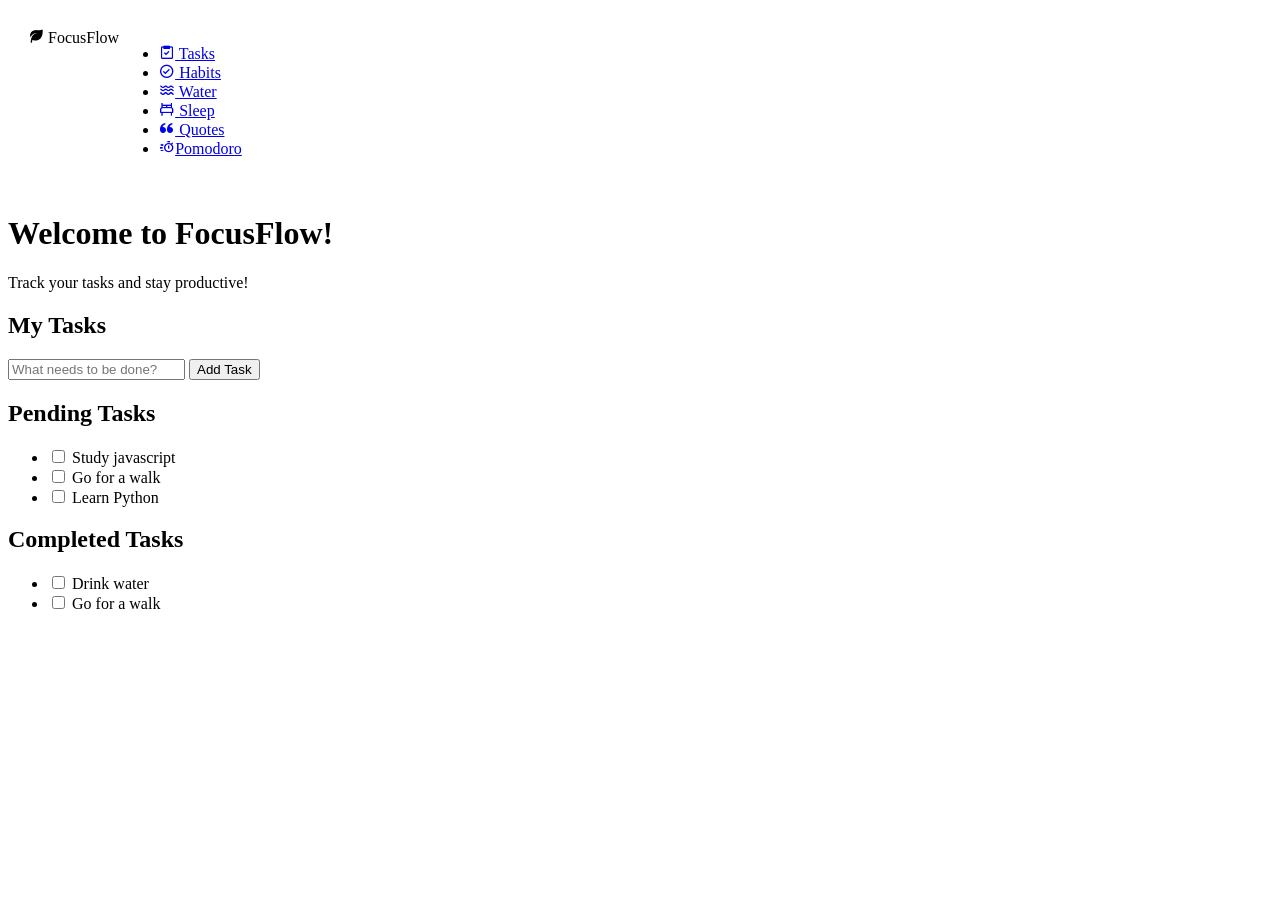
==== fitness-habit-tracker/pages/tasks.html @ f18c53c6 "task page html" ====
<!DOCTYPE html>
<html lang="en">
<head>
    <meta charset="UTF-8">
    <meta name="viewport" content="width=device-width, initial-scale=1.0">

    <link href='https://unpkg.com/boxicons@2.1.4/css/boxicons.min.css' rel='stylesheet'>
    <title>Tasks</title>
</head>
<body>

    <div class="sidebar">
        <div class="sidebar-header" style="display: flex;  padding: 20px;">
            <div class="logo">
                <i class='bx bxs-leaf'></i>
                <span>FocusFlow </span>
                <!-- <img src="../Assets/bxs-leaf.svg" alt="Logo" style="width: 50px; height: 50px; border-radius: 50%;"> -->
            
        </div>

        <div class="sidebar-menu">
            <ul>
                <li><a href="tasks.html" class="active"><i class='bx bx-task'></i> Tasks</a></li>
                <li><a href="habits.html"><i class='bx bx-check-circle'></i> Habits</a></li>
                <li><a href="water.html"><i class='bx bx-water'></i> Water</a></li>
                <li><a href="sleep.html"><i class='bx bx-bed'></i> Sleep</a></li>
                <li><a href="quotes.html"><i class='bx bxs-quote-alt-left'></i> Quotes</a></li>
                <li><a href="pomodoro.html"><i class='bx bx-timer'></i>Pomodoro</a></li>

            </ul>
        </div>


        
    </div>

    <div class="greet">
        <h1>Welcome to FocusFlow!</h1>
        <p>Track your tasks and stay productive!</p>
    </div>

    <div class="task-container">
            <div class="adding-task">
                <h2>My Tasks</h2>
                <ul id="task-list">
                <!-- Task items will be dynamically added here -->
                </ul>
                <input type="text" id="new-task-input" placeholder="What needs to be done?">
                <button id="add-task-button">Add Task</button>
            </div>

            <div class="pending-tasks">
                <h2>Pending Tasks</h2>
                <ul id="pending-task-list">

                   <li> <input type="checkbox" id="task1">
                    <label for="task1">Study javascript</label><br>
                   </li> 

                    <li><input type="checkbox" id="task2">
                        <label for="task2">Go for a walk</label><br>
                    </li>

                    <li><input type="checkbox" id="task3">
                        <label for="task3">Learn Python</label>
                    </li>

                <!-- Pending task items will be dynamically added here -->
                </ul>
            </div>


            <div class="completed-tasks">
                <h2>Completed Tasks</h2>
                <ul id="completed-task-list">

                   <li> <input type="checkbox" id="task1">
                    <label for="task1">Drink water</label><br>
                   </li> 

                    <li><input type="checkbox" id="task2">
                        <label for="task2">Go for a walk</label><br>
                    </li>

                

                <!-- Completed task items will be dynamically added here -->
                </ul>
            </div>

    </div>

    
       

</body>
</html>
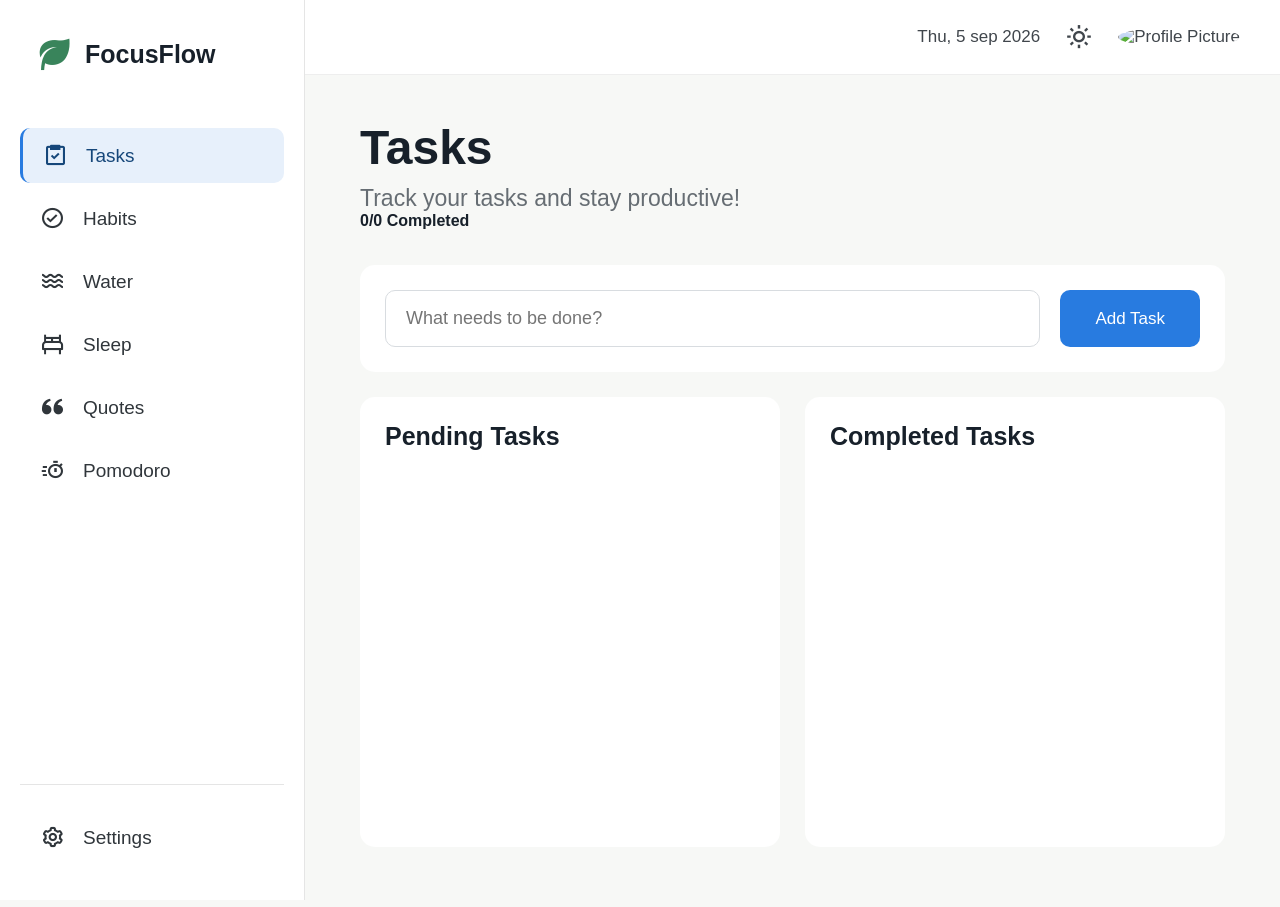
==== commit eae05f9f: "task To-do html, css complete" ====
--- a/fitness-habit-tracker/pages/tasks.html
+++ b/fitness-habit-tracker/pages/tasks.html
@@ -4,94 +4,116 @@
     <meta charset="UTF-8">
     <meta name="viewport" content="width=device-width, initial-scale=1.0">
 
-    <link href='https://unpkg.com/boxicons@2.1.4/css/boxicons.min.css' rel='stylesheet'>
-    <title>Tasks</title>
+    <!-- Boxicons for simple icons -->
+    <link href="https://unpkg.com/boxicons@2.1.4/css/boxicons.min.css" rel="stylesheet">
+
+    <!-- Our CSS -->
+    <link rel="stylesheet" href="../css/tasks.css">
+
+    <title>FocusFlow - Tasks</title>
 </head>
 <body>
-
-    <div class="sidebar">
-        <div class="sidebar-header" style="display: flex;  padding: 20px;">
-            <div class="logo">
-                <i class='bx bxs-leaf'></i>
-                <span>FocusFlow </span>
-                <!-- <img src="../Assets/bxs-leaf.svg" alt="Logo" style="width: 50px; height: 50px; border-radius: 50%;"> -->
+<aside class="sidebar">
+    <div class="sidebar-header">
+        <!-- Logo and App Name -->
+        <div class="logo">
+            <i class='bx bxs-leaf'></i>
+            <span>FocusFlow</span>
+        </div>
+    </div>
+<!--sidebar navigation  -->
+    <nav class="sidebar-menu">
+        
+            <a href="tasks.html" class="active"><i class='bx bx-task'></i> 
+                <span>Tasks</span></a>
             
-        </div>
-
-        <div class="sidebar-menu">
-            <ul>
-                <li><a href="tasks.html" class="active"><i class='bx bx-task'></i> Tasks</a></li>
-                <li><a href="habits.html"><i class='bx bx-check-circle'></i> Habits</a></li>
-                <li><a href="water.html"><i class='bx bx-water'></i> Water</a></li>
-                <li><a href="sleep.html"><i class='bx bx-bed'></i> Sleep</a></li>
-                <li><a href="quotes.html"><i class='bx bxs-quote-alt-left'></i> Quotes</a></li>
-                <li><a href="pomodoro.html"><i class='bx bx-timer'></i>Pomodoro</a></li>
-
-            </ul>
-        </div>
+            <a href="habits.html"><i class='bx bx-check-circle'></i>
+                <span>Habits</span></a>
+            
+            <a href="water.html"><i class='bx bx-water'></i> 
+                <span>Water</span></a>
+            <a href="sleep.html"><i class='bx bx-bed'></i> 
+                <span>Sleep</span></a>
+            <a href="quotes.html"><i class='bx bxs-quote-alt-left'></i> 
+                <span>Quotes</span></a>
+            <a href="pomodoro.html"><i class='bx bx-timer'></i> 
+                <span>Pomodoro</span></a>
+        
+    </nav>
 
 
-        
-    </div>
-
-    <div class="greet">
-        <h1>Welcome to FocusFlow!</h1>
-        <p>Track your tasks and stay productive!</p>
-    </div>
-
-    <div class="task-container">
-            <div class="adding-task">
-                <h2>My Tasks</h2>
-                <ul id="task-list">
-                <!-- Task items will be dynamically added here -->
-                </ul>
-                <input type="text" id="new-task-input" placeholder="What needs to be done?">
-                <button id="add-task-button">Add Task</button>
-            </div>
-
-            <div class="pending-tasks">
-                <h2>Pending Tasks</h2>
-                <ul id="pending-task-list">
-
-                   <li> <input type="checkbox" id="task1">
-                    <label for="task1">Study javascript</label><br>
-                   </li> 
-
-                    <li><input type="checkbox" id="task2">
-                        <label for="task2">Go for a walk</label><br>
-                    </li>
-
-                    <li><input type="checkbox" id="task3">
-                        <label for="task3">Learn Python</label>
-                    </li>
-
-                <!-- Pending task items will be dynamically added here -->
-                </ul>
-            </div>
-
-
-            <div class="completed-tasks">
-                <h2>Completed Tasks</h2>
-                <ul id="completed-task-list">
-
-                   <li> <input type="checkbox" id="task1">
-                    <label for="task1">Drink water</label><br>
-                   </li> 
-
-                    <li><input type="checkbox" id="task2">
-                        <label for="task2">Go for a walk</label><br>
-                    </li>
-
-                
-
-                <!-- Completed task items will be dynamically added here -->
-                </ul>
-            </div>
+    <!--bottom part of sidebar-->
+    <div class="sidebar-bottom">
+        <a href="tasks.html">
+            <i class='bx bx-cog'></i>
+            <span>Settings</span></a>
 
     </div>
 
+    </aside>
+
+
+    <!--Main Content-->
+
+    <header class = "top-header">
+        <div class="header-right">
+            <span>Thu, 5 sep 2026</span>
+            <i class='bx bx-sun'></i>
+            <div class="profile">
+                <img src="../Assets/profile.jpg" alt="Profile Picture">
+            </div>
+        </div>
+    </header>
+
+    <section class="page-content">
+        <div class="page-heading">
+            <h1>Tasks</h1>
+            <p>Track your tasks and stay productive!</p>
+        
+
+            <div class="Daily-progress">
+                <strong id="daily-progress">0/0 Completed</strong>
+            </div>
+
+        </div>
+
+        <section class="add-task-box">
+            <input type="text" id="new-task-input" placeholder="What needs to be done?">
+                <button id="add-task-button">Add Task</button>
+        </section>
+
+        <!-----Task Section----->
+
+        <div class="task-sections">
+
+            <!-- Pending Tasks -->
+             
+                <div class="pending-tasks">
+                    <h2>Pending Tasks</h2>
+
+                    <ul id="pending-task-list">
+                    <!-- JavaScript will add pending tasks here -->
+                     </ul>
+                </div>
+
+
+                <div class="completed-tasks">
+                     <h2>Completed Tasks</h2>
+
+                    <ul id="completed-task-list">
+                        <!-- JavaScript will add completed tasks here -->
+                    </ul>
+                </div>
+
+
+
+
+
+        </div>
+    </section>
+
+
+
     
-       
-
 </body>
 </html>
--- a/fitness-habit-tracker/css/tasks.css
+++ b/fitness-habit-tracker/css/tasks.css
@@ -0,0 +1,538 @@
+/* 
+   BASIC PAGE SETTINGS
+    */
+
+* {
+    box-sizing: border-box;
+    margin: 0;
+    padding: 0;
+}
+
+body {
+    font-family: Arial, sans-serif;
+    background-color: #f7f8f6;
+    color: #17202a;
+}
+
+
+/*
+   SIDEBAR
+    */
+
+.sidebar {
+    position: fixed;
+    left: 0;
+    top: 0;
+
+    width: 305px;
+    height: 100vh;
+
+    background-color: #ffffff;
+
+    border-right: 1px solid #e5e5e5;
+
+    padding: 35px 20px;
+
+    display: flex;
+    flex-direction: column;
+}
+
+
+/* Logo */
+
+.logo {
+    display: flex;
+    align-items: center;
+
+    gap: 12px;
+
+    padding-left: 15px;
+
+    font-size: 25px;
+    font-weight: 600;
+}
+
+.logo i {
+    font-size: 38px;
+    color: #39845b;
+}
+
+
+/*
+   SIDEBAR NAVIGATION
+    */
+
+.sidebar-menu {
+    margin-top: 55px;
+
+    display: flex;
+    flex-direction: column;
+
+    gap: 8px;
+}
+
+.sidebar-menu a {
+    display: flex;
+    align-items: center;
+
+    gap: 18px;
+
+    padding: 15px 20px;
+
+    text-decoration: none;
+
+    color: #30363b;
+
+    font-size: 19px;
+
+    border-radius: 10px;
+
+    transition: background-color 0.2s;
+}
+
+.sidebar-menu a i {
+    font-size: 25px;
+}
+
+
+/* Hover */
+
+.sidebar-menu a:hover {
+    background-color: #f1f3f1;
+    transform: scale(1.05);
+    transition: transform 0.3s ease;
+
+}
+
+
+/* Current page */
+
+.sidebar-menu a.active {
+    background-color: #e7f0fb;
+
+    color: #16477a;
+
+    border-left: 3px solid #287be0;
+}
+
+
+/* 
+   SIDEBAR BOTTOM
+    */
+
+.sidebar-bottom {
+    margin-top: auto;
+
+    border-top: 1px solid #e5e5e5;
+
+    padding-top: 25px;
+}
+
+.sidebar-bottom a {
+    display: flex;
+    align-items: center;
+
+    gap: 18px;
+
+    padding: 15px 20px;
+
+    color: #30363b;
+
+    text-decoration: none;
+
+    font-size: 19px;
+}
+
+.sidebar-bottom i {
+    font-size: 25px;
+}
+
+
+/* 
+   TOP HEADER
+    */
+
+.top-header {
+    position: fixed;
+
+    top: 0;
+    left: 305px;
+    right: 0;
+
+    height: 75px;
+
+    background-color: #ffffff;
+
+    border-bottom: 1px solid #eeeeee;
+
+    display: flex;
+    justify-content: flex-end;
+    align-items: center;
+
+    padding: 0 40px;
+
+    z-index: 10;
+}
+
+.header-right {
+    display: flex;
+    align-items: center;
+
+    gap: 25px;
+
+    color: #40464c;
+
+    font-size: 17px;
+}
+
+.header-right > i {
+    font-size: 28px;
+}
+
+
+/* Profile */
+
+.profile img {
+    width: 42px;
+    height: 42px;
+
+    border-radius: 50%;
+
+    object-fit: cover;
+}
+
+
+/* 
+   MAIN PAGE CONTENT
+    */
+
+.page-content {
+    margin-left: 305px;
+
+    padding: 120px 55px 60px;
+}
+
+
+/* 
+   PAGE HEADING
+    */
+
+.page-heading {
+    position: relative;
+
+    margin-bottom: 35px;
+}
+
+.page-heading h1 {
+    font-size: 48px;
+
+    margin-bottom: 10px;
+}
+
+.page-heading p {
+    font-size: 23px;
+
+    color: #666d73;
+}
+
+
+/* Daily progress */
+
+.daily-progress {
+    position: absolute;
+
+    right: 10px;
+    bottom: 5px;
+
+    color: #626a70;
+
+    font-size: 17px;
+}
+
+
+/* 
+   ADD TASK BOX
+    */
+
+.add-task-box {
+    background-color: #ffffff;
+
+    padding: 25px;
+
+    border-radius: 15px;
+
+    margin-bottom: 25px;
+
+    display: flex;
+
+    gap: 20px;
+}
+
+.add-task-box input {
+    flex: 1;
+
+    padding: 17px 20px;
+
+    border: 1px solid #d8dce0;
+
+    border-radius: 10px;
+
+    font-size: 18px;
+
+    outline: none;
+}
+
+.add-task-box input:focus {
+    border-color: #287be0;
+}
+
+
+/* Add button */
+
+#add-task-button {
+    padding: 0 35px;
+
+    border: none;
+
+    border-radius: 10px;
+
+    background-color: #287be0;
+
+    color: white;
+
+    font-size: 17px;
+
+    cursor: pointer;
+}
+
+#add-task-button:hover {
+    background-color: #216bc2;
+}
+
+
+/* 
+   PENDING + COMPLETED CONTAINERS
+    */
+
+.task-sections {
+    display: grid;
+
+    grid-template-columns: 1fr 1fr;
+
+    gap: 25px;
+}
+
+
+/* Both task sections */
+
+.pending-tasks,
+.completed-tasks {
+    background-color: #ffffff;
+
+    min-height: 450px;
+
+    padding: 25px;
+
+    border-radius: 15px;
+}
+
+
+/* Section heading */
+
+.pending-tasks h2,
+.completed-tasks h2 {
+    font-size: 25px;
+
+    margin-bottom: 25px;
+}
+
+
+/* 
+   TASK LIST
+    */
+
+.pending-tasks ul,
+.completed-tasks ul {
+    list-style: none;
+
+    display: flex;
+
+    flex-direction: column;
+
+    gap: 12px;
+}
+
+
+/* 
+   INDIVIDUAL TASK
+    */
+
+.task-item {
+    display: flex;
+
+    align-items: center;
+
+    gap: 15px;
+
+    padding: 18px;
+
+    border: 1px solid #e1e4e7;
+
+    border-radius: 12px;
+
+    background-color: #ffffff;
+}
+
+
+/* Checkbox */
+
+.task-checkbox {
+    width: 20px;
+    height: 20px;
+
+    cursor: pointer;
+
+    flex-shrink: 0;
+}
+
+
+/* Task title */
+
+.task-title {
+    flex: 1;
+
+    font-size: 18px;
+
+    color: #20262b;
+}
+
+
+/* Completed task text */
+
+.completed-task .task-title {
+    text-decoration: line-through;
+
+    color: #777;
+}
+
+
+/* 
+   TASK BUTTONS
+    */
+
+.task-actions {
+    display: flex;
+
+    gap: 8px;
+}
+
+.task-actions button {
+    border: none;
+
+    background: none;
+
+    font-size: 20px;
+
+    cursor: pointer;
+
+    padding: 5px;
+
+    color: #737a80;
+}
+
+.task-actions button:hover {
+    color: #287be0;
+}
+
+
+/* Delete button */
+
+.task-actions .delete-button:hover {
+    color: #d64545;
+}
+
+
+/* 
+   EMPTY STATE
+   */
+
+.empty-message {
+    color: #8a9095;
+
+    font-size: 16px;
+
+    text-align: center;
+
+    margin-top: 80px;
+}
+
+
+/* 
+   RESPONSIVE DESIGN
+   */
+
+@media (max-width: 900px) {
+
+    .sidebar {
+        width: 220px;
+    }
+
+    .top-header {
+        left: 220px;
+    }
+
+    .page-content {
+        margin-left: 220px;
+
+        padding-left: 30px;
+        padding-right: 30px;
+    }
+
+    .task-sections {
+        grid-template-columns: 1fr;
+    }
+
+}
+
+
+/* Mobile */
+
+@media (max-width: 650px) {
+
+    .sidebar {
+        display: none;
+    }
+
+    .top-header {
+        left: 0;
+    }
+
+    .page-content {
+        margin-left: 0;
+
+        padding: 105px 20px 40px;
+    }
+
+    .page-heading h1 {
+        font-size: 36px;
+    }
+
+    .page-heading p {
+        font-size: 18px;
+    }
+
+    .daily-progress {
+        position: static;
+
+        margin-top: 15px;
+    }
+
+    .add-task-box {
+        flex-direction: column;
+    }
+
+    #add-task-button {
+        padding: 15px;
+    }
+
+}
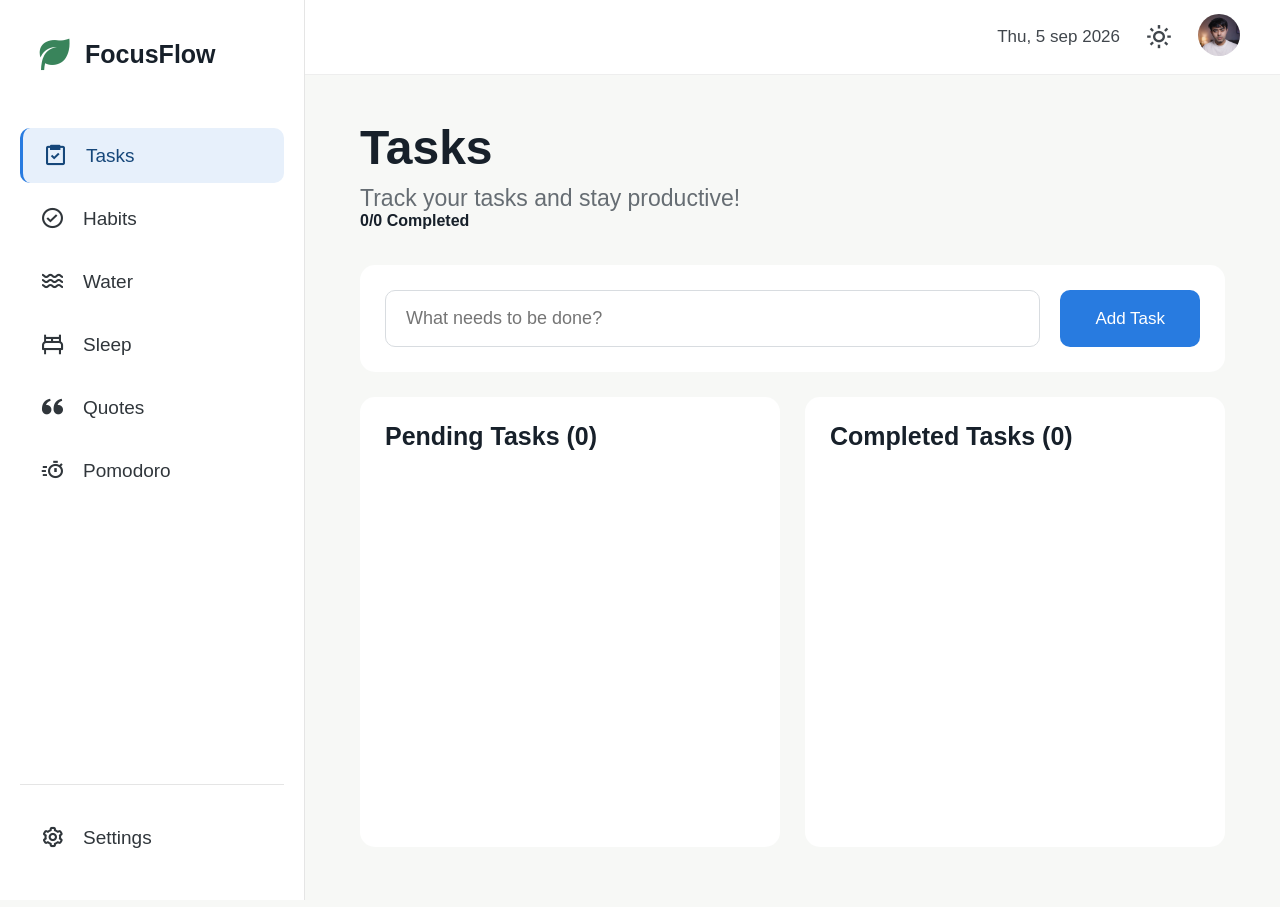
==== commit 41c95fc5: "js for task page" ====
--- a/fitness-habit-tracker/pages/tasks.html
+++ b/fitness-habit-tracker/pages/tasks.html
@@ -7,8 +7,10 @@
     <!-- Boxicons for simple icons -->
     <link href="https://unpkg.com/boxicons@2.1.4/css/boxicons.min.css" rel="stylesheet">
 
-    <!-- Our CSS -->
+    <!-- CSS -->
     <link rel="stylesheet" href="../css/tasks.css">
+
+    
 
     <title>FocusFlow - Tasks</title>
 </head>
@@ -60,7 +62,7 @@
             <span>Thu, 5 sep 2026</span>
             <i class='bx bx-sun'></i>
             <div class="profile">
-                <img src="../Assets/profile.jpg" alt="Profile Picture">
+                <img src="../Assets/profile picture.png" alt="Profile Picture">
             </div>
         </div>
     </header>
@@ -113,6 +115,7 @@
     </section>
 
 
+<script src="../js/tasks.js"></script>
 
     
 </body>
